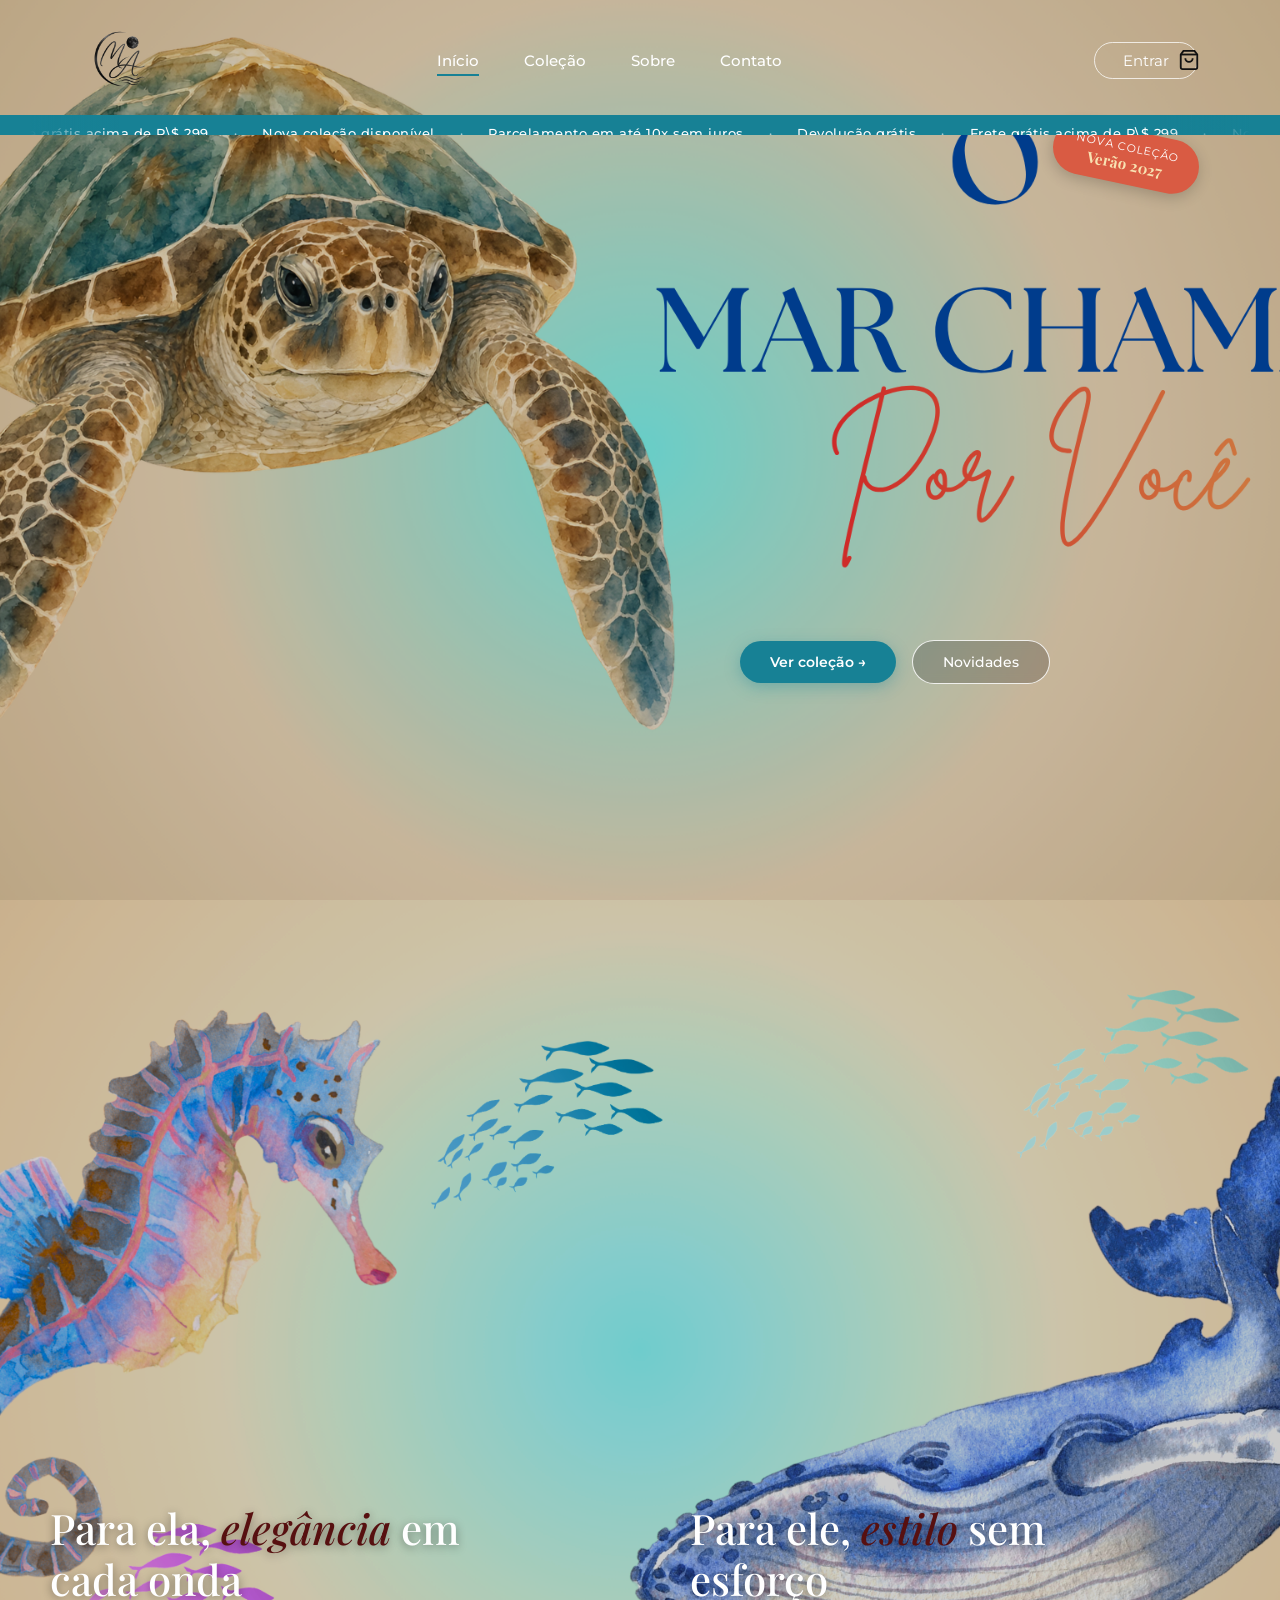
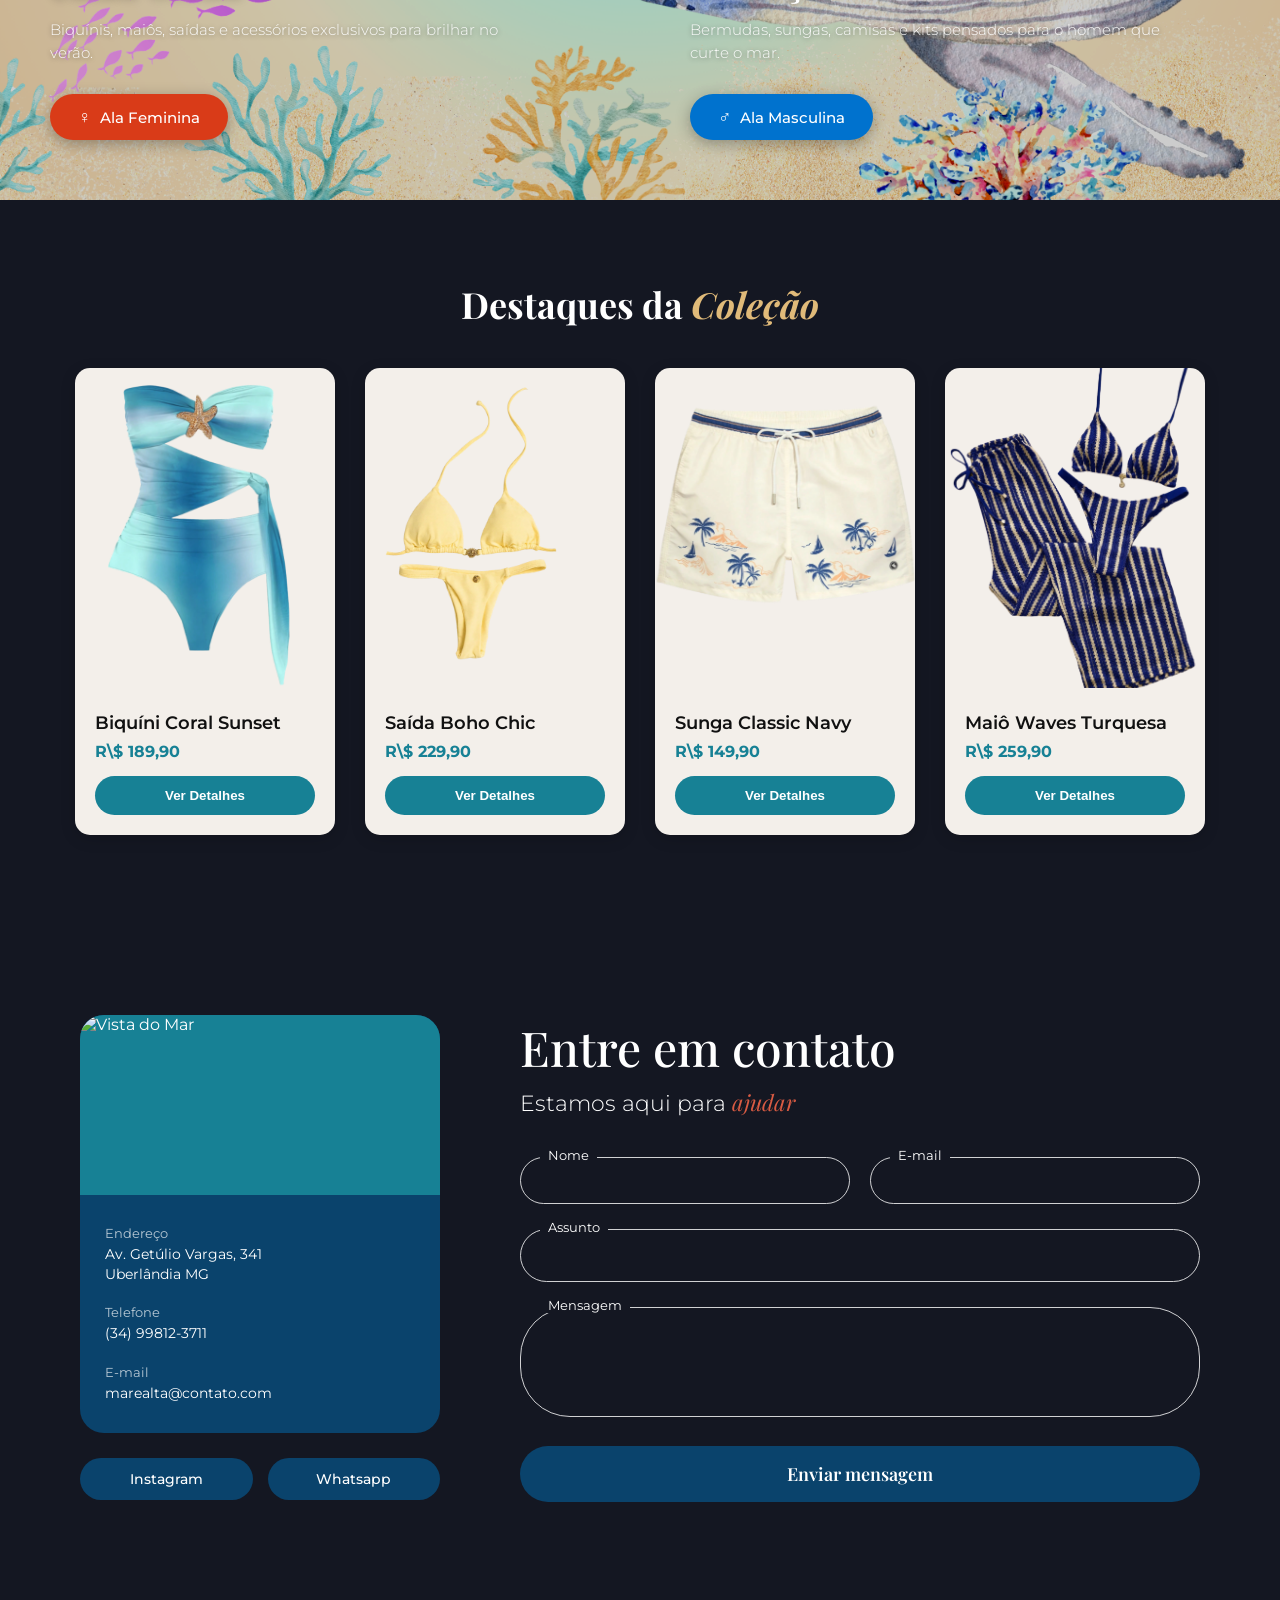
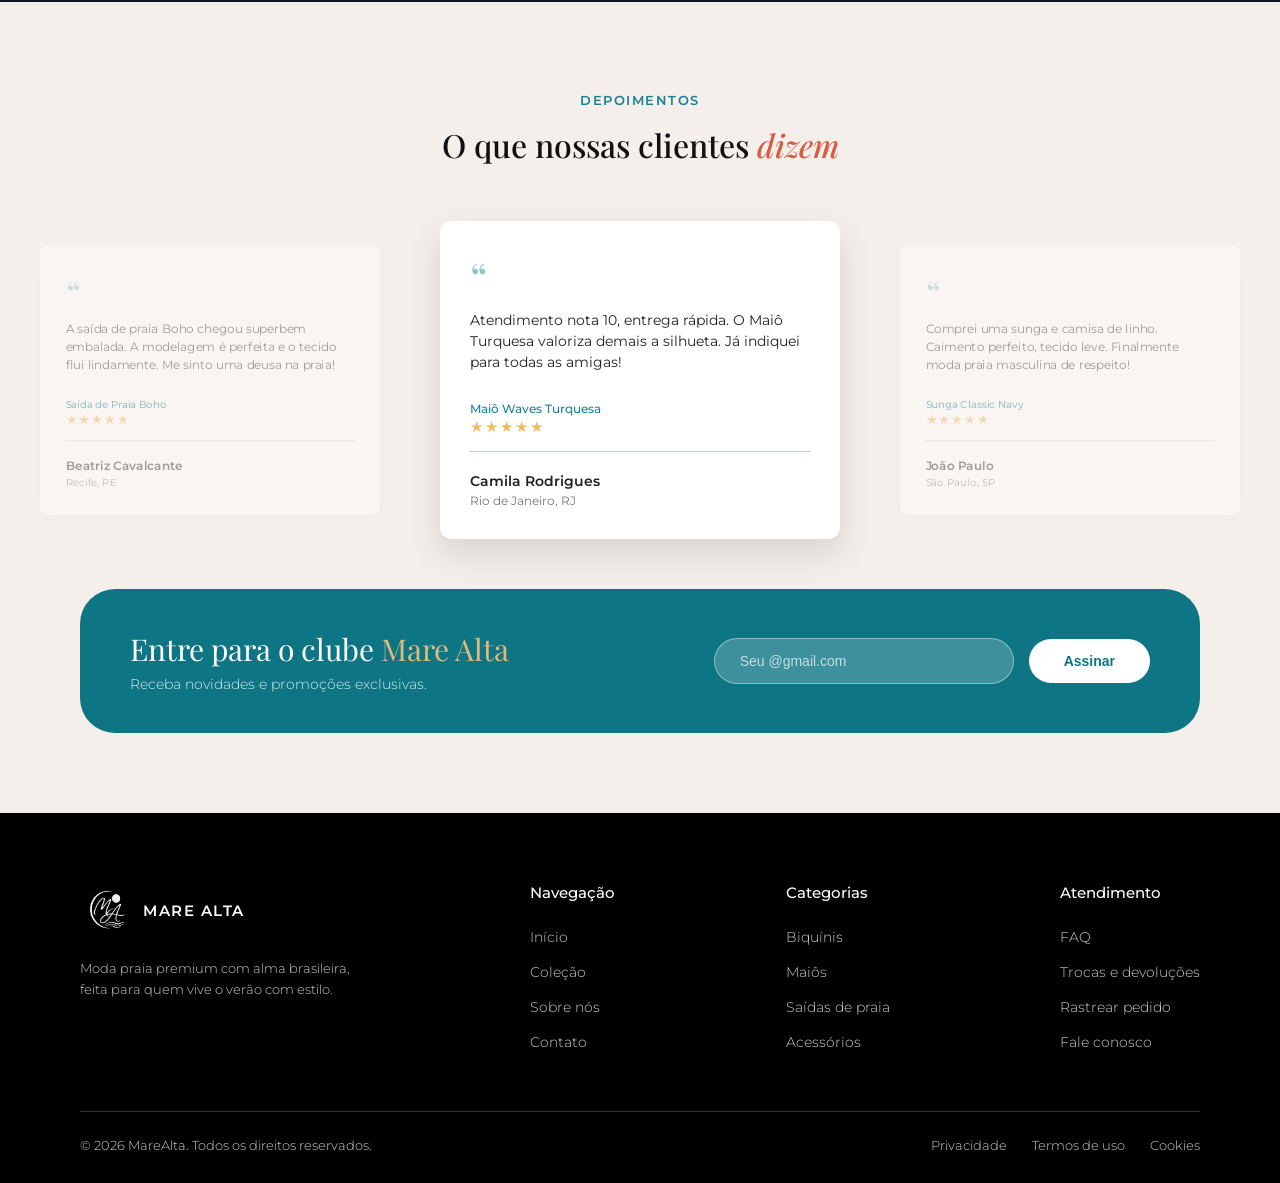
==== index.html @ 0fcff321 "Add files via upload" ====
<!DOCTYPE html>
<html lang="pt-BR">
<head>
    <meta charset="UTF-8">
    <meta name="viewport" content="width=device-width, initial-scale=1.0">
    <title>Maré Alta - Moda Praia Premium</title>
    <link rel="preconnect" href="https://fonts.googleapis.com">
    <link rel="preconnect" href="https://fonts.gstatic.com" crossorigin>
    <link href="https://fonts.googleapis.com/css2?family=Montserrat:wght@300;400;500;600&family=Playfair+Display:ital,wght@0,400;0,500;0,600;1,400;1,500;1,600&display=swap" rel="stylesheet">
    <link rel="stylesheet" href="CSS/mareAlta.css">
    
    <style>
        /* Exemplares de Roupas */
        .secao-produtos { background-color: #141722; padding: 80px 20px; text-align: center; }
        .titulo-produtos { font-family: 'Playfair Display', serif; font-size: 36px; color: #ffffff; margin-bottom: 40px; }
        .destaque-dourado-italic { color: #E0BA79; font-style: italic; font-family: 'Playfair Display', serif; }
        .grid-produtos { display: flex; gap: 30px; justify-content: center; flex-wrap: wrap; max-width: 1200px; margin: 0 auto; }
        .cartao-produto { background-color: #F3EFEA; border-radius: 15px; overflow: hidden; width: 260px; color: #111111; text-align: left; transition: transform 0.3s ease; box-shadow: 0 4px 15px rgba(0,0,0,0.15); }
        .cartao-produto:hover { transform: translateY(-8px); }
        .cartao-produto img { width: 100%; height: 320px; object-fit: cover; }
        .info-produto { padding: 20px; }
        .info-produto h3 { font-size: 18px; font-weight: 600; margin-bottom: 8px; }
        .info-produto p { font-size: 16px; color: #178195; font-weight: 700; margin-bottom: 15px; }
        .btn-comprar { width: 100%; background-color: #178195; color: #ffffff; border: none; padding: 12px; border-radius: 50px; font-weight: 600; cursor: pointer; transition: background-color 0.3s; }
        .btn-comprar:hover { background-color: #126373; }

        /* Meu carrosselzinho Infinito e "Peek" */
        .secao-depoimentos { overflow: hidden; padding-bottom: 80px; }
        .carrossel-wrapper { 
            width: 100%; 
            position: relative; 
            margin: 0 auto 50px auto;
        }
        .carrossel-track { 
            display: flex; 
            width: max-content; 
            align-items: center;
        }
        .cartao-depoimento { 
            width: 400px; 
            margin: 0 15px; 
            opacity: 0.4; 
            transform: scale(0.85); 
            transition: all 0.5s cubic-bezier(0.25, 1, 0.5, 1); 
            flex-shrink: 0; 
            border-radius: 12px;
        }
        .cartao-depoimento.ativo { 
            opacity: 1; 
            transform: scale(1); 
            box-shadow: 0 15px 35px rgba(0,0,0,0.12); 
            background-color: #fff;
        }
        
        @media (max-width: 768px) { 
            .cartao-depoimento { width: 75vw; margin: 0 10px; } 
            .secao-produtos { padding: 60px 20px; } 
        }
    </style>
</head>
<body>
    <header id="cabecalho-principal">
        <nav class="barra-navegacao">
            <a href="#inicio" class="logotipo">
                <img src="imgs/meunome.png" alt="Logo Maré Alta" class="imagem-logo">
            </a>
            <ul class="links-navegacao">
                <li><a href="#inicio" class="ativo">Início</a></li>
                <li><a href="HTML/colecao.html">Coleção</a></li>
                <li><a href="HTML/Sobre.html">Sobre</a></li>                
                <li><a href="#contato">Contato</a></li>
            </ul>
            <div class="acoes-navegacao">
                <a href="#" class="botao-entrar" id="btn-entrar-nav">Entrar</a>
                
                <!-- Foto de Perfil (Invisível até o login) -->
                <a href="HTML/perfil.html" class="btn-perfil-header" id="btn-perfil-nav" style="display: none;" title="Ver meu perfil">
                    <img src="https://ui-avatars.com/api/?name=Usuario&background=178195&color=fff" alt="Perfil" class="avatar-mini" id="avatar-img-nav">
                </a>
            
                <a href="HTML/carrinho.html" class="icone-carrinho" aria-label="Carrinho de Compras">
                    <svg width="22" height="22" viewBox="0 0 24 24" fill="none" stroke="currentColor" stroke-width="2">
                        <path d="M6 2L3 6v14a2 2 0 0 0 2 2h14a2 2 0 0 0 2-2V6l-3-4z"></path>
                        <line x1="3" y1="6" x2="21" y2="6"></line>
                        <path d="M16 10a4 4 0 0 1-8 0"></path>
                    </svg>
                </a>
            </div>
        </nav>
        <div class="barra-anuncios">
            <div class="trilho-anuncios">
                <div class="grupo-anuncios">
                    <span>Frete grátis acima de R\$ 299</span><span class="separador">•</span>
                    <span>Nova coleção disponível</span><span class="separador">•</span>
                    <span>Parcelamento em até 10x sem juros</span><span class="separador">•</span>
                    <span>Devolução grátis</span><span class="separador">•</span>
                    <span>Frete grátis acima de R\$ 299</span><span class="separador">•</span>
                    <span>Nova coleção disponível</span><span class="separador">•</span>
                    <span>Parcelamento em até 10x sem juros</span><span class="separador">•</span>
                    <span>Devolução grátis</span><span class="separador">•</span>
                </div>
                <div class="grupo-anuncios" aria-hidden="true">
                    <span>Frete grátis acima de R\$ 299</span><span class="separador">•</span>
                    <span>Nova coleção disponível</span><span class="separador">•</span>
                    <span>Parcelamento em até 10x sem juros</span><span class="separador">•</span>
                    <span>Devolução grátis</span><span class="separador">•</span>
                    <span>Frete grátis acima de R\$ 299</span><span class="separador">•</span>
                    <span>Nova coleção disponível</span><span class="separador">•</span>
                    <span>Parcelamento em até 10x sem juros</span><span class="separador">•</span>
                    <span>Devolução grátis</span><span class="separador">•</span>
                </div>
            </div>
        </div>
    </header>

    <section class="secao-destaque" id="inicio">
        <img src="imgs/marchama.png" alt="O mar chama.." class="imagem-fundo-secao-destaque">
        <div class="camada-sobreposicao"></div>
        <div class="selo-verao">
            <p>Nova coleção</p>
            <strong>Verão 2027</strong>
        </div>
        <div class="botoes-destaque">
            <a href="#categorias" class="botao-principal">Ver coleção →</a>
            <a href="#" class="botao-secundario">Novidades</a>
        </div>
    </section>

    <section class="secao-categorias" id="categorias">
        <img src="imgs/baleioes.png" alt="Fundo Coleções" class="imagem-fundo-secao">
        
        <div class="cartao-categoria feminino">
            <div class="sobreposicao-cartao"></div>
            <div class="conteudo-cartao">
                <h2>Para ela, <span class="italico-dourado">elegância</span> em cada onda</h2>
                <p>Biquínis, maiôs, saídas e acessórios exclusivos para brilhar no verão.</p>
                <a href="HTML/colecao.html#feminino" class="botao-categoria botao-feminino">
                    <span class="simbolo-genero">♀</span> Ala Feminina
                </a>
            </div>
        </div>
        
        <div class="cartao-categoria masculino">
            <div class="sobreposicao-cartao"></div>
            <div class="conteudo-cartao">
                <h2>Para ele, <span class="italico-dourado">estilo</span> sem esforço</h2>
                <p>Bermudas, sungas, camisas e kits pensados para o homem que curte o mar.</p>
                <a href="HTML/colecao.html" class="botao-categoria botao-masculino">
                    <span class="simbolo-genero">♂</span> Ala Masculina
                </a>
            </div>
        </div>
    </section>

    <section class="secao-produtos" id="produtos">
        <h2 class="titulo-produtos">Destaques da <span class="destaque-dourado-italic">Coleção</span></h2>
        <div class="grid-produtos">
            <div class="cartao-produto">
                <img src="imgs/biqui-1.png" alt="Biquíni Coral Sunset">
                <div class="info-produto">
                    <h3>Biquíni Coral Sunset</h3>
                    <p>R\$ 189,90</p>
                    <button class="btn-comprar">Ver Detalhes</button>
                </div>
            </div>
            <div class="cartao-produto">
                <img src="imgs/biqui-2.png" alt="Saída de Praia Boho">
                <div class="info-produto">
                    <h3>Saída Boho Chic</h3>
                    <p>R\$ 229,90</p>
                    <button class="btn-comprar">Ver Detalhes</button>
                </div>
            </div>
            <div class="cartao-produto">
                <img src="imgs/sunga-1.png" alt="Sunga Classic Navy">
                <div class="info-produto">
                    <h3>Sunga Classic Navy</h3>
                    <p>R\$ 149,90</p>
                    <button class="btn-comprar">Ver Detalhes</button>
                </div>
            </div>
            <div class="cartao-produto">
                <img src="imgs/biqui-3.png" alt="Maiô Waves Turquesa">
                <div class="info-produto">
                    <h3>Maiô Waves Turquesa</h3>
                    <p>R\$ 259,90</p>
                    <button class="btn-comprar">Ver Detalhes</button>
                </div>
            </div>
        </div>
    </section>

    <section class="secao-contato" id="contato">
        <div class="container-contato">
            <div class="coluna-info">
                <div class="cartao-info">
                    <img src="https://www.arquiter.com.br/wp-content/uploads/2024/11/como-decorar-loja-de-roupas-modernas-projetos-arquiter-001.webp" alt="Vista do Mar" class="imagem-cartao">
                    <div class="conteudo-info">
                        <div class="bloco-info">
                            <span class="rotulo-info">Endereço</span>
                            <p>Av. Getúlio Vargas, 341<br>Uberlândia MG</p>
                        </div>
                        <div class="bloco-info">
                            <span class="rotulo-info">Telefone</span>
                            <p>(34) 99812-3711</p>
                        </div>
                        <div class="bloco-info">
                            <span class="rotulo-info">E-mail</span>
                            <p>marealta@contato.com</p>
                        </div>
                    </div>
                </div>
                <div class="botoes-redes">
                    <a href="#" class="botao-rede">Instagram</a>
                    <a href="#" class="botao-rede">Whatsapp</a>
                </div>
            </div>
            <div class="coluna-formulario">
                <div class="cabecalho-contato">
                    <h2>Entre em contato</h2>
                    <p>Estamos aqui para <span class="destaque-terracota">ajudar</span></p>
                </div>
                <form class="formulario-contato">
                    <div class="linha-dupla">
                        <div class="campo-outline">
                            <label for="nome">Nome</label>
                            <input type="text" id="nome" name="nome">
                        </div>
                        <div class="campo-outline">
                            <label for="email">E-mail</label>
                            <input type="email" id="email" name="email">
                        </div>
                    </div>
                    <div class="campo-preenchido">
                        <label for="assunto">Assunto</label>
                        <input type="text" id="assunto" name="assunto">
                    </div>
                    <div class="campo-preenchido">
                        <label for="mensagem">Mensagem</label>
                        <textarea id="mensagem" name="mensagem" rows="4"></textarea>
                    </div>
                    <button type="submit" class="botao-enviar-mensagem">Enviar mensagem</button>
                </form>
            </div>
        </div>
    </section>

    <section class="secao-depoimentos">
        <div class="cabecalho-depoimentos">
            <span class="tag-depoimentos">DEPOIMENTOS</span>
            <h2 class="titulo-depoimentos">O que nossas clientes <span class="destaque-laranja">dizem</span></h2>
        </div>
        
        <div class="carrossel-wrapper" id="wrapper-depoimentos">
            <div class="carrossel-track" id="track-depoimentos">
                
                <div class="cartao-depoimento">
                    <div>
                        <div class="aspas-icone">“</div>
                        <p class="texto-depoimento">Comprei o Biquíni Coral Sunset e me apaixonei! A qualidade do tecido é incrível, não desbotou nada. Com certeza comprarei mais peças.</p>
                        <span class="meta-produto">Biquíni Coral Sunset</span>
                        <div class="estrelas">★★★★★</div>
                        <div class="linha-divisor-cartao"></div>
                    </div>
                    <div class="autor-depoimento">
                        <div class="info-autor">
                            <strong>Larissa Mendonça</strong>
                            <span>Florianópolis, SC</span>
                        </div>
                    </div>
                </div>

                <div class="cartao-depoimento">
                    <div>
                        <div class="aspas-icone">“</div>
                        <p class="texto-depoimento">A saída de praia Boho chegou superbem embalada. A modelagem é perfeita e o tecido flui lindamente. Me sinto uma deusa na praia!</p>
                        <span class="meta-produto">Saída de Praia Boho</span>
                        <div class="estrelas">★★★★★</div>
                        <div class="linha-divisor-cartao"></div>
                    </div>
                    <div class="autor-depoimento">
                        <div class="info-autor">
                            <strong>Beatriz Cavalcante</strong>
                            <span>Recife, PE</span>
                        </div>
                    </div>
                </div>

                <div class="cartao-depoimento">
                    <div>
                        <div class="aspas-icone">“</div>
                        <p class="texto-depoimento">Atendimento nota 10, entrega rápida. O Maiô Turquesa valoriza demais a silhueta. Já indiquei para todas as amigas!</p>
                        <span class="meta-produto">Maiô Waves Turquesa</span>
                        <div class="estrelas">★★★★★</div>
                        <div class="linha-divisor-cartao"></div>
                    </div>
                    <div class="autor-depoimento">
                        <div class="info-autor">
                            <strong>Camila Rodrigues</strong>
                            <span>Rio de Janeiro, RJ</span>
                        </div>
                    </div>
                </div>

                <div class="cartao-depoimento">
                    <div>
                        <div class="aspas-icone">“</div>
                        <p class="texto-depoimento">Comprei uma sunga e camisa de linho. Caimento perfeito, tecido leve. Finalmente moda praia masculina de respeito!</p>
                        <span class="meta-produto">Sunga Classic Navy</span>
                        <div class="estrelas">★★★★★</div>
                        <div class="linha-divisor-cartao"></div>
                    </div>
                    <div class="autor-depoimento">
                        <div class="info-autor">
                            <strong>João Paulo</strong>
                            <span>São Paulo, SP</span>
                        </div>
                    </div>
                </div>

                <div class="cartao-depoimento">
                    <div>
                        <div class="aspas-icone">“</div>
                        <p class="texto-depoimento">A qualidade e o conforto dos biquínis me surpreenderam demais. Recomendo de olhos fechados.</p>
                        <span class="meta-produto">Conjunto Floral</span>
                        <div class="estrelas">★★★★★</div>
                        <div class="linha-divisor-cartao"></div>
                    </div>
                    <div class="autor-depoimento">
                        <div class="info-autor">
                            <strong>Amanda Costa</strong>
                            <span>Salvador, BA</span>
                        </div>
                    </div>
                </div>

            </div>
        </div>

        <div class="banner-newsletter">
            <div class="conteudo-newsletter">
                <h3>Entre para o clube <span class="destaque-dourado-clube">Mare Alta</span></h3>
                <p>Receba novidades e promoções exclusivas.</p>
            </div>
            <form class="formulario-newsletter" onsubmit="event.preventDefault();">
                <input type="email" class="campo-email-clube" placeholder="Seu @gmail.com" required>
                <button type="submit" class="botao-assinar-clube">Assinar</button>
            </form>
        </div>
    </section>

    <footer class="rodape-principal">
        <div class="container-rodape">
            <div class="grid-rodape">
                <div class="coluna-logo-rodape">
                    <div class="brand-rodape" style="display: flex; align-items: center; gap: 8px;">
                        <img src="imgs/seunome.png" alt="Logo Maré Alta" style="height: 55px; width: auto; object-fit: contain;">
                        <span class="texto-brand-rodape">MARE ALTA</span>
                    </div>
                    <p class="descricao-rodape">
                        Moda praia premium com alma brasileira, feita para quem vive o verão com estilo.
                    </p>
                </div>
                <div class="coluna-links-rodape">
                    <h4>Navegação</h4>
                    <ul>
                        <li><a href="#inicio">Início</a></li>
                        <li><a href="HTML/colecao.html">Coleção</a></li>
                        <li><a href="HTML/Sobre.html">Sobre nós</a></li>
                        <li><a href="#contato">Contato</a></li>
                    </ul>
                </div>
                <div class="coluna-links-rodape">
                    <h4>Categorias</h4>
                    <ul>
                        <li><a href="#categorias">Biquínis</a></li>
                        <li><a href="#categorias">Maiôs</a></li>
                        <li><a href="#categorias">Saídas de praia</a></li>
                        <li><a href="#categorias">Acessórios</a></li>
                    </ul>
                </div>
                <div class="coluna-links-rodape">
                    <h4>Atendimento</h4>
                    <ul>
                        <li><a href="#contato">FAQ</a></li>
                        <li><a href="#contato">Trocas e devoluções</a></li>
                        <li><a href="HTML/rastreio.html">Rastrear pedido</a></li>
                        <li><a href="#contato">Fale conosco</a></li>
                    </ul>
                </div>
            </div>
            <div class="linha-divisor-rodape"></div>
            <div class="rodape-bottom">
                <p>© 2026 MareAlta. Todos os direitos reservados.</p>
                <div class="links-legais-rodape">
                    <a href="HTML/privacidade.html">Privacidade</a>
                    <a href="HTML/termos.html">Termos de uso</a>
                    <a href="HTML/cookies.html">Cookies</a>
                </div>
            </div>
        </div>
    </footer>

    <div id="modal-auth" class="modal-overlay" aria-hidden="true">
        <div class="modal-card">
            <button type="button" class="modal-fechar" id="fechar-modal" aria-label="Fechar">×</button>

            <div class="modal-abas" id="container-abas">
                <button type="button" class="aba-btn ativo" data-tab="login">Entrar</button>
                <button type="button" class="aba-btn" data-tab="cadastro">Cadastrar</button>
            </div>

            <div class="conteudo-aba ativo" id="tab-login">
                <div class="cabecalho-modal">
                    <h2>Bem-vinda de volta</h2>
                    <p>Entre para continuar explorando a coleção</p>
                </div>
                <form class="form-modal" id="form-login" novalidate>
                    <div class="campo-modal">
                        <label for="login-email">E-mail</label>
                        <input type="email" id="login-email" required placeholder="">
                    </div>
                    <div class="campo-modal">
                        <label for="login-senha">Senha</label>
                        <div class="input-com-icone">
                            <input type="password" id="login-senha" required placeholder="">
                            <button type="button" class="btn-toggle-senha" onclick="toggleMostrarSenha(this)" aria-label="Mostrar senha">
                                <svg class="icone-olho" viewBox="0 0 24 24" fill="none" stroke="currentColor" stroke-width="2">
                                    <path d="M1 12s4-8 11-8 11 8 11 8-4 8-11 8-11-8-11-8z"></path>
                                    <circle cx="12" cy="12" r="3"></circle>
                                </svg>
                                <svg class="icone-olho-fechado" viewBox="0 0 24 24" fill="none" stroke="currentColor" stroke-width="2">
                                    <path d="M17.94 17.94A10.07 10.07 0 0 1 12 20c-7 0-11-8-11-8a18.45 18.45 0 0 1 5.06-5.94M9.9 4.24A9.12 9.12 0 0 1 12 4c7 0 11 8 11 8a18.5 18.5 0 0 1-2.16 3.19m-6.72-1.07a3 3 0 1 1-4.24-4.24"></path>
                                    <line x1="1" y1="1" x2="23" y2="23"></line>
                                </svg>
                            </button>
                        </div>
                    </div>
                    <div class="link-esqueci-senha">
                        <a href="#" id="link-ir-recuperar">Esqueceu a senha?</a>
                    </div>
                    <button type="submit" class="btn-modal-submit" id="btn-login-submit">Entrar</button>
                </form>
                <div class="redes-sociais-login">
                    <button type="button" class="btn-social">Google</button>
                    <button type="button" class="btn-social">Facebook</button>
                </div>
            </div>

            <!-- ABA 2: CADASTRO -->
            <div class="conteudo-aba" id="tab-cadastro">
                <div class="cabecalho-modal">
                    <h2>Crie sua conta</h2>
                    <p>Junte-se à comunidade MareAlta</p>
                </div>
                <form class="form-modal" id="form-cadastro" novalidate>
                    <div class="campo-modal">
                        <label for="cad-nome">Nome completo</label>
                        <input type="text" id="cad-nome" required>
                    </div>
                    <div class="campo-modal">
                        <label for="cad-email">E-mail</label>
                        <input type="email" id="cad-email" required>
                    </div>
                    <div class="campo-modal">
                        <label for="cad-celular">Celular</label>
                        <input type="tel" id="cad-celular" placeholder="(00) 00000-0000">
                    </div>
                    <div class="campo-modal">
                        <label for="cad-senha">Senha</label>
                        <div class="input-com-icone">
                            <input type="password" id="cad-senha" required>
                            <button type="button" class="btn-toggle-senha" onclick="toggleMostrarSenha(this)" aria-label="Mostrar senha">
                                <svg class="icone-olho" viewBox="0 0 24 24" fill="none" stroke="currentColor" stroke-width="2">
                                    <path d="M1 12s4-8 11-8 11 8 11 8-4 8-11 8-11-8-11-8z"></path>
                                    <circle cx="12" cy="12" r="3"></circle>
                                </svg>
                                <svg class="icone-olho-fechado" viewBox="0 0 24 24" fill="none" stroke="currentColor" stroke-width="2">
                                    <path d="M17.94 17.94A10.07 10.07 0 0 1 12 20c-7 0-11-8-11-8a18.45 18.45 0 0 1 5.06-5.94M9.9 4.24A9.12 9.12 0 0 1 12 4c7 0 11 8 11 8a18.5 18.5 0 0 1-2.16 3.19m-6.72-1.07a3 3 0 1 1-4.24-4.24"></path>
                                    <line x1="1" y1="1" x2="23" y2="23"></line>
                                </svg>
                            </button>
                        </div>
                    </div>
                    <div class="campo-modal">
                        <label for="cad-confirmar">Confirmar Senha</label>
                        <div class="input-com-icone">
                            <input type="password" id="cad-confirmar" required>
                            <button type="button" class="btn-toggle-senha" onclick="toggleMostrarSenha(this)" aria-label="Mostrar senha">
                                <svg class="icone-olho" viewBox="0 0 24 24" fill="none" stroke="currentColor" stroke-width="2">
                                    <path d="M1 12s4-8 11-8 11 8 11 8-4 8-11 8-11-8-11-8z"></path>
                                    <circle cx="12" cy="12" r="3"></circle>
                                </svg>
                                <svg class="icone-olho-fechado" viewBox="0 0 24 24" fill="none" stroke="currentColor" stroke-width="2">
                                    <path d="M17.94 17.94A10.07 10.07 0 0 1 12 20c-7 0-11-8-11-8a18.45 18.45 0 0 1 5.06-5.94M9.9 4.24A9.12 9.12 0 0 1 12 4c7 0 11 8 11 8a18.5 18.5 0 0 1-2.16 3.19m-6.72-1.07a3 3 0 1 1-4.24-4.24"></path>
                                    <line x1="1" y1="1" x2="23" y2="23"></line>
                                </svg>
                            </button>
                        </div>
                    </div>
                    <button type="submit" class="btn-modal-submit" id="btn-cadastro-submit">Criar conta</button>
                </form>
            </div>

            <div class="conteudo-aba" id="tab-recuperar">
                <div class="cabecalho-modal">
                    <h2>Recuperar senha</h2>
                    <p>Digite seu e-mail para receber as instruções de redefinição</p>
                </div>
                <form class="form-modal" id="form-recuperar">
                    <div class="campo-modal">
                        <label for="rec-email">E-mail cadastrado</label>
                        <input type="email" id="rec-email" required placeholder="seu@email.com">
                    </div>
                    <button type="submit" class="btn-modal-submit">Enviar link de recuperação</button>
                </form>
                <div class="rodape-modal-link">
                    <a href="#" id="link-voltar-login">← Voltar para o login</a>
                </div>
            </div>
        </div>
    </div>

    <!-- Carrossel infinito btw -->
    <script>
        document.addEventListener('DOMContentLoaded', () => {
            const track = document.getElementById('track-depoimentos');
            if(!track) return;
            
            let cards = Array.from(track.querySelectorAll('.cartao-depoimento'));
            
            const numOriginal = cards.length;
            for(let i = 0; i < numOriginal; i++) {
                track.appendChild(cards[i].cloneNode(true));
            }
            cards = Array.from(track.querySelectorAll('.cartao-depoimento'));

            let currentIndex = 2;
            let isTransitioning = false;

            function atualizarCarrossel(animar = true) {
                const card = cards[0];
                const cardWidth = card.offsetWidth;
                const style = window.getComputedStyle(card);
                const margin = parseFloat(style.marginLeft) + parseFloat(style.marginRight);
                const slotWidth = cardWidth + margin;
                
                const wrapperWidth = track.parentElement.offsetWidth;
                const offset = (wrapperWidth / 2) - (slotWidth / 2);
                
                const translate = offset - (currentIndex * slotWidth);
                
                track.style.transition = animar ? 'transform 0.5s cubic-bezier(0.25, 1, 0.5, 1)' : 'none';
                track.style.transform = `translateX(${translate}px)`;
                
                cards.forEach((c, index) => {
                    c.classList.toggle('ativo', index === currentIndex);
                });
            }

            atualizarCarrossel(false);
            window.addEventListener('resize', () => atualizarCarrossel(false));

            function proximoSlide() {
                if (isTransitioning) return;
                isTransitioning = true;
                currentIndex++;
                atualizarCarrossel(true);
                
                setTimeout(() => {
                    track.appendChild(track.firstElementChild);
                    cards = Array.from(track.querySelectorAll('.cartao-depoimento'));
                    currentIndex--;
                    atualizarCarrossel(false);
                    isTransitioning = false;
                }, 500);
            }

            setInterval(proximoSlide, 3500);
        });
    </script>
    <!-- Toast de Notificação de Sucesso -->
    <div id="toast-sucesso" class="toast-notificacao">
        <svg width="22" height="22" viewBox="0 0 24 24" fill="none" stroke="#E0BA79" stroke-width="2.5">
            <path d="M22 11.08V12a10 10 0 1 1-5.93-9.14"></path>
            <polyline points="22 4 12 14.01 9 11.01"></polyline>
        </svg>
        <span id="toast-mensagem">Login realizado com sucesso!</span>
    </div>

    <script src="JS/script.js"></script>
</body>
</html>
---- CSS/mareAlta.css ----
html {
  scroll-behavior: smooth;
}

* {
  margin: 0;
  padding: 0;
  box-sizing: border-box;
}

body {
  font-family: 'Montserrat', sans-serif;
  color: #ffffff;
  overflow-x: hidden;
  background-color: #141722;
}

#cabecalho-principal {
  position: fixed;
  top: 0;
  left: 0;
  width: 100%;
  z-index: 1000;
  transition: background-color 0.4s ease, box-shadow 0.4s ease, padding 0.4s ease;
  padding: 20px 80px 0 80px;
}

#cabecalho-principal.com-scroll {
  background-color: #F3EFEA;
  padding: 12px 80px 0 80px;
  box-shadow: 0 4px 15px rgba(0, 0, 0, 0.05);
}

.barra-navegacao {
  display: flex;
  justify-content: space-between;
  align-items: center;
  padding-bottom: 15px;
  transition: all 0.4s ease;
}

.logotipo {
  display: flex;
  align-items: center;
  text-decoration: none;
}

.imagem-logo {
  height: 80px;
  width: auto;
  object-fit: contain;
  transition: transform 0.3s ease, height 0.4s ease;
}

.logotipo:hover .imagem-logo {
  transform: scale(1.10);
}

#cabecalho-principal.com-scroll .imagem-logo {
  height: 80px;
}

.links-navegacao {
  display: flex;
  list-style: none;
  gap: 45px;
}

.links-navegacao a {
  color: #ffffff;
  text-decoration: none;
  font-size: 15px;
  font-weight: 500;
  transition: color 0.4s ease, opacity 0.3s;
}

.links-navegacao a.ativo {
  border-bottom: 2px solid #178195;
  padding-bottom: 4px;
}

#cabecalho-principal.com-scroll .links-navegacao a {
  color: #222222;
}

.acoes-navegacao {
  display: flex;
  align-items: center;
  gap: 15px;
}

.botao-entrar {
  color: #ffffff;
  text-decoration: none;
  border: 1.5px solid rgba(255, 255, 255, 0.75);
  padding: 8px 28px;
  border-radius: 50px;
  font-size: 15px;
  transition: all 0.4s ease;
  transform: translateX(35px);
}

#cabecalho-principal.com-scroll .botao-entrar {
  background-color: #178195;
  color: #ffffff;
  border-color: #178195;
  transform: translateX(0);
}

.icone-carrinho {
  color: #111111;
  display: flex;
  align-items: center;
  justify-content: center;
  opacity: 0;
  transform: translateX(20px);
  transition: all 0.4s ease;
  pointer-events: none;
}

#cabecalho-principal.com-scroll .icone-carrinho {
  opacity: 1;
  transform: translateX(0);
  pointer-events: auto;
}

.barra-anuncios {
  position: relative;
  background-color: #178195;
  color: #ffffff;
  padding: 10px 0;
  font-size: 13px;
  margin-left: -80px;
  margin-right: -80px;
  max-height: 0;
  opacity: 0;
  overflow: hidden;
  white-space: nowrap;
  transition: max-height 0.4s ease, opacity 0.4s ease;
}

#cabecalho-principal.com-scroll .barra-anuncios {
  max-height: 50px;
  opacity: 1;
}

.barra-anuncios::before,
.barra-anuncios::after {
  content: '';
  position: absolute;
  top: 0;
  bottom: 0;
  width: 120px;
  z-index: 5;
  pointer-events: none;
}

.barra-anuncios::before {
  left: 0;
  background: linear-gradient(to right, #178195 25%, rgba(23, 129, 149, 0) 100%);
}

.barra-anuncios::after {
  right: 0;
  background: linear-gradient(to left, #178195 25%, rgba(23, 129, 149, 0) 100%);
}

.trilho-anuncios {
  display: flex;
  width: max-content;
  animation: rolarAnuncios 25s linear infinite;
  will-change: transform;
}

.grupo-anuncios {
  display: flex;
  align-items: center;
  gap: 25px;
  padding-right: 25px;
  flex-shrink: 0;
}

.grupo-anuncios span {
  font-weight: 500;
  letter-spacing: 0.5px;
}

.separador {
  opacity: 0.6;
  font-size: 10px;
}

@keyframes rolarAnuncios {
  0% { transform: translateX(0); }
  100% { transform: translateX(-50%); }
}

/* ==========================================================
 SEÇÃO DESTAQUE (HERO) - COM IMAGEM ARTÍSTICA
 ========================================================== */
.secao-destaque {
position: relative;
width: 100%;
height: 100vh;
overflow: hidden;
display: flex;
align-items: center;
justify-content: center;
}

/* Imagem de Fundo */
.imagem-fundo-secao-destaque {
position: absolute;
top: 0;
left: 0;
width: 100%;
height: 100%;
object-fit: cover;
object-position: center;
z-index: 0;
filter: brightness(0.95);
transition: filter 0.8s ease, transform 0.8s ease;
}

/* Camada de Sobreposição Escura (Leve para destacar os botões e manter a arte legível) */
.secao-destaque .camada-sobreposicao {
position: absolute;
top: 0;
left: 0;
width: 100%;
height: 100%;
background: rgba(0, 0, 0, 0.15);
z-index: 1;
transition: background 0.5s ease;
}

.secao-destaque:hover .imagem-fundo-secao-destaque {
filter: brightness(1.05);
transform: scale(1.01);
}

/* Selo Verão (Posicionado no Canto Superior Direito) */
.selo-verao {
position: absolute;
top: 130px;
right: 80px;
background-color: #D95B43;
padding: 10px 22px;
border-radius: 50px;
text-align: center;
transform: rotate(12deg);
z-index: 2;
box-shadow: 0 4px 15px rgba(0, 0, 0, 0.2);
}

.selo-verao p {
font-size: 11px;
color: #ffffff;
margin: 0;
text-transform: uppercase;
letter-spacing: 1px;
}

.selo-verao strong {
font-family: 'Playfair Display', serif;
font-size: 15px;
color: #F8E2B2;
}

/* Botões da Seção (Posicionados em baixo de "Por Você") */
.botoes-destaque {
position: absolute;
bottom: 24%; /* Altura ajustada para ficar logo abaixo do "Por Você" */
right: 18%;  /* Alinhado na direita com o texto do fundo */
z-index: 2;
display: flex;
gap: 16px;
align-items: center;
}

.botao-principal {
background: #178195;
color: #ffffff;
text-decoration: none;
padding: 12px 30px;
border-radius: 50px;
font-size: 14px;
font-weight: 600;
transition: all 0.3s ease;
box-shadow: 0 4px 15px rgba(23, 129, 149, 0.35);
}

.botao-principal:hover {
background: #126373;
transform: translateY(-2px);
box-shadow: 0 6px 20px rgba(23, 129, 149, 0.5);
}

.botao-secundario {
background: rgba(0, 0, 0, 0.2);
color: #ffffff;
border: 1.5px solid rgba(255, 255, 255, 0.85);
text-decoration: none;
padding: 12px 30px;
border-radius: 50px;
font-size: 14px;
font-weight: 500;
backdrop-filter: blur(4px);
transition: all 0.3s ease;
}

.botao-secundario:hover {
background: rgba(255, 255, 255, 0.25);
border-color: #ffffff;
transform: translateY(-2px);
}

/* Ajuste Responsivo para Celulares */
@media (max-width: 992px) {
.botoes-destaque {
  right: 10%;
  bottom: 20%;
}
.selo-verao {
  right: 30px;
  top: 110px;
}
}

@media (max-width: 600px) {
.botoes-destaque {
  position: absolute;
  bottom: 12%;
  left: 50%;
  right: auto;
  transform: translateX(-50%);
  width: 90%;
  justify-content: center;
}
}

/* ==========================================================
   SEGUNDA SEÇÃO (Com a imagem baleioes.png + Luz suave no Scroll)
   ========================================================== */
.secao-categorias {
  display: flex;
  width: 100%;
  min-height: 100vh;
  position: relative;
  overflow: hidden;
}

.imagem-fundo-secao {
  position: absolute;
  top: 0;
  left: 0;
  width: 100%;
  height: 100%;
  object-fit: cover;
  object-position: center;
  z-index: 0;
  filter: brightness(0.9);
  transition: filter 0.8s ease;
}

.cartao-categoria {
  position: relative;
  z-index: 1;
  flex: 1;
  display: flex;
  align-items: flex-end;
  padding: 60px 50px;
  background: transparent;
}

.sobreposicao-cartao {
  position: absolute;
  top: 0;
  left: 0;
  width: 100%;
  height: 100%;
  background: rgba(0, 0, 0, 0.35);
  pointer-events: none;
  transition: background 0.8s ease;
  z-index: 1;
}

.secao-categorias.iluminado-scroll .imagem-fundo-secao {
  filter: brightness(1.08);
}

.secao-categorias.iluminado-scroll .sobreposicao-cartao {
  background: rgba(0, 0, 0, 0.2);
}

.conteudo-cartao {
  position: relative;
  z-index: 2;
  color: #ffffff;
  max-width: 480px;
}

.conteudo-cartao h2 {
  font-family: 'Playfair Display', serif;
  font-size: 42px;
  font-weight: 500;
  line-height: 1.2;
  margin-bottom: 15px;
  text-shadow: 0 2px 10px rgba(0,0,0,0.4);
}

.italico-dourado {
  color: #571010;
  font-style: italic;
}

.conteudo-cartao p {
  font-size: 15px;
  font-weight: 300;
  line-height: 1.5;
  margin-bottom: 30px;
  color: rgba(255, 255, 255, 0.95);
  text-shadow: 0 1px 5px rgba(0,0,0,0.4);
}

.botao-categoria {
  display: inline-flex;
  align-items: center;
  gap: 8px;
  text-decoration: none;
  color: #ffffff;
  padding: 12px 28px;
  border-radius: 50px;
  font-size: 15px;
  font-weight: 500;
  transition: transform 0.3s ease;
  box-shadow: 0 4px 15px rgba(0,0,0,0.3);
}

.botao-categoria:hover {
  transform: scale(1.05);
}

.botao-feminino { background-color: #D93B18; }
.botao-masculino { background-color: #0072CE; }
.simbolo-genero { font-size: 18px; }

@media (max-width: 768px) {
  .secao-categorias {
    flex-direction: column;
    min-height: auto;
  }
  .cartao-categoria {
    min-height: 50vh;
    padding: 40px 25px;
  }
}

.secao-sobre-principal {
  background-color: #141722;
  color: #ffffff;
  padding: 100px 80px;
  max-width: 1300px;
  margin: 0 auto;
}

.container-sobre {
  display: flex;
  justify-content: space-between;
  align-items: center;
  gap: 60px;
  margin-bottom: 70px;
}

.coluna-texto-sobre { flex: 1; max-width: 520px; }
.tag-subtitulo { color: #178195; font-size: 16px; font-weight: 500; display: block; margin-bottom: 15px; }

.coluna-texto-sobre h1 {
  font-family: 'Playfair Display', serif;
  font-size: 52px;
  line-height: 1.15;
  font-weight: 500;
  margin-bottom: 30px;
  color: #ffffff;
}

.destaque-dourado-italic { color: #E0BA79; font-style: italic; font-family: 'Playfair Display', serif; }

.paragrafo-sobre {
  font-size: 15px;
  line-height: 1.65;
  color: rgba(255, 255, 255, 0.9);
  font-weight: 300;
  margin-bottom: 25px;
}

.coluna-imagens-sobre {
  flex: 1;
  position: relative;
  height: 480px;
  display: flex;
  justify-content: flex-end;
}

.cartao-imagem {
  position: absolute;
  border-radius: 35px;
  overflow: hidden;
  box-shadow: 0 15px 35px rgba(0, 0, 0, 0.3);
}

.cartao-imagem img {
  width: 100%;
  height: 100%;
  object-fit: cover;
  display: block;
  background-color: #178195;
}

.img-superior { width: 250px; height: 260px; top: 0; right: 0; }
.img-inferior { width: 250px; height: 270px; bottom: 0; left: 30px; }

.circulo-excelencia {
  position: absolute;
  width: 200px;
  height: 200px;
  background-color: #5B93D3;
  border-radius: 50%;
  top: 25%;
  right: 150px;
  z-index: 3;
  display: flex;
  flex-direction: column;
  align-items: center;
  justify-content: center;
  text-align: center;
  color: #ffffff;
  box-shadow: 0 10px 25px rgba(0, 0, 0, 0.2);
}

.numero-anos { font-family: 'Playfair Display', serif; font-size: 46px; line-height: 1; font-weight: 400; margin-bottom: 4px; }
.texto-anos { font-family: 'Playfair Display', serif; font-size: 18px; line-height: 1.2; font-style: italic; font-weight: 400; }

.caixa-estatisticas {
  background-color: #0E294B;
  border-radius: 20px;
  padding: 40px 60px;
  display: flex;
  justify-content: space-around;
  align-items: center;
  box-shadow: 0 10px 30px rgba(0, 0, 0, 0.2);
}

.item-estatistica { text-align: center; }

.numero-stat {
  font-family: 'Playfair Display', serif;
  font-size: 48px;
  font-weight: 500;
  color: #E0BA79;
  margin-bottom: 6px;
  line-height: 1;
}

.sinal-mais { font-family: 'Montserrat', sans-serif; font-size: 32px; font-weight: 300; }
.rotulo-stat { font-family: 'Playfair Display', serif; font-style: italic; font-size: 20px; color: #ffffff; font-weight: 400; }

.secao-contato {
  background-color: #141722;
  padding: 100px 80px;
  display: flex;
  justify-content: center;
}

.container-contato {
  display: flex;
  gap: 80px;
  max-width: 1200px;
  width: 100%;
  align-items: flex-start;
}

.coluna-info { flex: 0 0 360px; display: flex; flex-direction: column; gap: 25px; }
.cartao-info { background-color: #0A436C; border-radius: 24px; overflow: hidden; }
.imagem-cartao { width: 100%; height: 180px; object-fit: cover; display: block; background-color: #178195; }
.conteudo-info { padding: 30px 25px; display: flex; flex-direction: column; gap: 20px; }
.bloco-info .rotulo-info { display: block; font-size: 13px; color: rgba(255, 255, 255, 0.7); margin-bottom: 4px; }
.bloco-info p { font-size: 14px; line-height: 1.4; color: #ffffff; }

.botoes-redes { display: flex; gap: 15px; }
.botao-rede {
  flex: 1; background-color: #0A436C; color: #ffffff; text-decoration: none;
  padding: 12px 0; text-align: center; border-radius: 50px; font-size: 14px; font-weight: 500;
}

.coluna-formulario { flex: 1; }
.cabecalho-contato h2 { font-family: 'Playfair Display', serif; font-size: 48px; font-weight: 500; margin-bottom: 8px; }
.cabecalho-contato p { font-size: 22px; font-weight: 300; margin-bottom: 40px; }
.destaque-terracota { color: #D95B43; font-style: italic; font-family: 'Playfair Display', serif; }

.formulario-contato { display: flex; flex-direction: column; gap: 25px; }
.linha-dupla { display: flex; gap: 20px; }

.campo-outline { position: relative; flex: 1; }
.campo-outline label {
  position: absolute; top: -10px; left: 20px; background-color: #141722;
  padding: 0 8px; font-size: 13px; color: #ffffff; z-index: 2;
}
.campo-outline input {
  width: 100%; background: transparent; border: 1.5px solid rgba(255, 255, 255, 0.8);
  border-radius: 50px; padding: 14px 20px; color: #ffffff; font-size: 15px; outline: none;
}

.campo-preenchido { position: relative; }
.campo-preenchido label {
  position: absolute; top: -10px; left: 20px; background-color: #141722;
  padding: 0 8px; font-size: 13px; color: #ffffff; z-index: 2;
}
.campo-preenchido input,
.campo-preenchido textarea {
     width: 100%; background: transparent; border: 1.5px solid rgba(255, 255, 255, 0.8);
  border-radius: 50px; padding: 14px 20px; color: #ffffff; font-size: 15px; outline: none;
  padding: 16px 20px; color: #ffffff; font-family: 'Montserrat', sans-serif; font-size: 15px; outline: none;
}
.campo-preenchido textarea { resize: none; }

.botao-enviar-mensagem {
  width: 100%; background-color: #0A436C; color: #ffffff; border: none; padding: 16px;
  border-radius: 50px; font-family: 'Playfair Display', serif; font-size: 18px; font-weight: 600; cursor: pointer;
}

.secao-depoimentos {
  background-color: #F5EFEB;
  color: #111111;
  padding: 90px 80px 70px 80px;
  display: flex;
  flex-direction: column;
  align-items: center;
}

.cabecalho-depoimentos { text-align: center; margin-bottom: 55px; }

.tag-depoimentos {
  color: #178195;
  font-size: 13px;
  font-weight: 600;
  letter-spacing: 1.5px;
  text-transform: uppercase;
  display: block;
  margin-bottom: 15px;
}

.titulo-depoimentos {
  font-family: 'Playfair Display', serif;
  font-size: 32px;
  font-weight: 500;
  color: #111111;
}

.destaque-laranja { color: #D95B43; font-style: italic; }

.grid-depoimentos {
  display: flex;
  gap: 30px;
  max-width: 1200px;
  width: 100%;
  margin-bottom: 70px;
}

.cartao-depoimento {
  flex: 1;
  background-color: #ffffff;
  border-radius: 24px;
  padding: 35px 30px 30px 30px;
  display: flex;
  flex-direction: column;
  justify-content: space-between;
  box-shadow: 0 8px 25px rgba(0, 0, 0, 0.03);
}

.aspas-icone {
  color: #93C4C9;
  font-size: 42px;
  font-family: 'Playfair Display', serif;
  line-height: 1;
  margin-bottom: 12px;
}

.texto-depoimento { font-size: 14px; line-height: 1.5; color: #222222; margin-bottom: 25px; }
.meta-produto { font-size: 12px; color: #178195; font-weight: 500; margin-bottom: 6px; }
.estrelas { color: #F4BA61; font-size: 15px; letter-spacing: 2px; margin-bottom: 15px; }

.linha-divisor-cartao {
  width: 100%;
  height: 1px;
  background-color: #83AFA8;
  margin-bottom: 20px;
  opacity: 0.6;
}

.autor-depoimento { display: flex; align-items: center; gap: 15px; }
.avatar-autor { width: 42px; height: 42px; background-color: #D3D3D3; border-radius: 50%; flex-shrink: 0; }
.info-autor strong { display: block; font-size: 14px; color: #222222; font-weight: 600; }
.info-autor span { font-size: 12px; color: #777777; }

.banner-newsletter {
  background-color: #0D7584;
  border-radius: 35px;
  padding: 40px 50px;
  max-width: 1200px;
  width: 100%;
  display: flex;
  align-items: center;
  justify-content: space-between;
  color: #ffffff;
}

.conteudo-newsletter h3 { font-family: 'Playfair Display', serif; font-size: 30px; font-weight: 400; margin-bottom: 6px; }
.destaque-dourado-clube { color: #E0BA79; }
.conteudo-newsletter p { font-size: 14px; color: rgba(255, 255, 255, 0.85); font-weight: 300; }

.formulario-newsletter { display: flex; gap: 15px; align-items: center; }

.campo-email-clube {
  background-color: rgba(255, 255, 255, 0.2);
  border: 1px solid rgba(255, 255, 255, 0.4);
  border-radius: 50px;
  padding: 14px 25px;
  color: #ffffff;
  font-size: 14px;
  outline: none;
  width: 300px;
}

.campo-email-clube::placeholder { color: rgba(255, 255, 255, 0.7); }

.botao-assinar-clube {
  background-color: #ffffff;
  color: #0D7584;
  border: none;
  padding: 14px 35px;
  border-radius: 50px;
  font-size: 14px;
  font-weight: 600;
  cursor: pointer;
  transition: opacity 0.3s;
}

.botao-assinar-clube:hover { opacity: 0.9; }

.rodape-principal {
  background-color: #000000;
  color: #ffffff;
  padding: 70px 80px 30px 80px;
}

.container-rodape { max-width: 1200px; margin: 0 auto; }
.grid-rodape { display: flex; justify-content: space-between; gap: 40px; margin-bottom: 60px; }
.coluna-logo-rodape { max-width: 280px; }

.brand-rodape { display: flex; align-items: center; gap: 15px; margin-bottom: 20px; }

.emblema-ma {
  width: 60px; height: 60px;
  border: 1.5px solid #E0BA79;
  border-radius: 50%;
  display: flex; align-items: center; justify-content: center;
  color: #E0BA79;
  font-family: 'Playfair Display', serif;
  font-size: 20px;
  font-style: italic;
}

.texto-brand-rodape { font-family: 'Montserrat', sans-serif; font-size: 15px; font-weight: 600; letter-spacing: 1.5px; }
.descricao-rodape { font-size: 13px; line-height: 1.6; color: rgba(255, 255, 255, 0.8); font-weight: 300; }

.coluna-links-rodape h4 { font-size: 15px; font-weight: 500; margin-bottom: 25px; color: #ffffff; }
.coluna-links-rodape ul { list-style: none; display: flex; flex-direction: column; gap: 16px; }
.coluna-links-rodape a { color: rgba(255, 255, 255, 0.8); text-decoration: none; font-size: 14px; font-weight: 300; transition: color 0.3s; }
.coluna-links-rodape a:hover { color: #ffffff; }

.linha-divisor-rodape { width: 100%; height: 1px; background-color: rgba(255, 255, 255, 0.2); margin-bottom: 25px; }

.rodape-bottom { display: flex; justify-content: space-between; align-items: center; font-size: 13px; color: rgba(255, 255, 255, 0.8); font-weight: 300; }
.links-legais-rodape { display: flex; gap: 25px; }
.links-legais-rodape a { color: rgba(255, 255, 255, 0.8); text-decoration: none; transition: color 0.3s; }
.links-legais-rodape a:hover { color: #ffffff; }

@media (max-width: 1024px) {
  #cabecalho-principal { padding: 20px 40px 0 40px; }
  .secao-sobre-principal, .secao-contato, .secao-depoimentos { padding: 60px 30px; }
  .grid-depoimentos { flex-direction: column; }
  .banner-newsletter { flex-direction: column; gap: 20px; text-align: center; }
  .formulario-newsletter { flex-direction: column; width: 100%; }
  .campo-email-clube { width: 100%; }
  .grid-rodape { flex-direction: column; gap: 30px; }
}

@media (max-width: 650px) {
  .conteudo-destaque h1 { font-size: 42px; }
  .links-navegacao { display: none; }
}

/* ==========================================================
   MODAL DE AUTENTICAÇÃO (LOGIN / CADASTRO / RECUPERAR SENHA)
   ========================================================== */

.modal-overlay {
  position: fixed;
  top: 0;
  left: 0;
  width: 100vw;
  height: 100vh;
  background-color: rgba(0, 0, 0, 0.45);
  backdrop-filter: blur(8px);
  -webkit-backdrop-filter: blur(8px);
  z-index: 9999;
  display: flex;
  align-items: center;
  justify-content: center;
  opacity: 0;
  pointer-events: none;
  transition: opacity 0.3s ease;
  padding: 20px;
}

.modal-overlay.ativo {
  opacity: 1;
  pointer-events: auto;
}

.modal-card {
  background-color: #F8F3EA;
  width: 100%;
  max-width: 420px;
  max-height: 90vh;
  overflow-y: auto;
  border-radius: 32px;
  padding: 35px 30px;
  position: relative;
  box-shadow: 0 20px 50px rgba(0, 0, 0, 0.25);
  transform: scale(0.9);
  transition: transform 0.3s ease;
  color: #333333;
}

.modal-overlay.ativo .modal-card {
  transform: scale(1);
}

.modal-card::-webkit-scrollbar {
  width: 6px;
}

.modal-card::-webkit-scrollbar-thumb {
  background-color: #d8cebe;
  border-radius: 10px;
}

.modal-fechar {
  position: absolute;
  top: 18px;
  right: 22px;
  background: transparent;
  border: none;
  font-size: 26px;
  color: #777;
  cursor: pointer;
  line-height: 1;
  transition: color 0.2s;
}

.modal-fechar:hover {
  color: #111;
}

.modal-abas {
  display: flex;
  background-color: #E6DFD4;
  border-radius: 50px;
  padding: 4px;
  margin-bottom: 25px;
  margin-top: 10px;
}

.aba-btn {
  flex: 1;
  background: transparent;
  border: none;
  padding: 10px 0;
  border-radius: 50px;
  font-family: 'Montserrat', sans-serif;
  font-size: 14px;
  font-weight: 500;
  color: #7A756C;
  cursor: pointer;
  transition: all 0.3s ease;
}

.aba-btn.ativo {
  background-color: #FFFFFF;
  color: #0A436C;
  font-weight: 600;
  box-shadow: 0 2px 8px rgba(0, 0, 0, 0.08);
}

.conteudo-aba {
  display: none;
}

.conteudo-aba.ativo {
  display: block;
  animation: fadeInModal 0.3s ease forwards;
}

@keyframes fadeInModal {
  from { opacity: 0; transform: translateY(6px); }
  to { opacity: 1; transform: translateY(0); }
}

.cabecalho-modal h2 {
  font-family: 'Montserrat', sans-serif;
  font-size: 20px;
  font-weight: 600;
  color: #111111;
  margin-bottom: 4px;
}

.cabecalho-modal p {
  font-size: 13px;
  color: #777777;
  margin-bottom: 22px;
}

.form-modal {
  display: flex;
  flex-direction: column;
  gap: 14px;
}

.campo-modal {
  display: flex;
  flex-direction: column;
  gap: 5px;
}

.campo-modal label {
  font-size: 12px;
  font-weight: 500;
  color: #444444;
  margin-left: 4px;
}

.campo-modal input {
  width: 100%;
  background-color: #FFFFFF;
  border: 1px solid #E1D9CD;
  border-radius: 50px;
  padding: 12px 18px;
  font-family: 'Montserrat', sans-serif;
  font-size: 14px;
  color: #222222;
  outline: none;
  transition: border-color 0.2s, box-shadow 0.2s;
}

.campo-modal input:focus {
  border-color: #0A436C;
  box-shadow: 0 0 0 3px rgba(10, 67, 108, 0.1);
}

.link-esqueci-senha {
  text-align: right;
  margin-top: -4px;
}

.link-esqueci-senha a {
  font-size: 12px;
  color: #0A436C;
  text-decoration: none;
  font-weight: 500;
}

.link-esqueci-senha a:hover {
  text-decoration: underline;
}

.btn-modal-submit {
  width: 100%;
  background-color: #0A436C;
  color: #FFFFFF;
  border: none;
  border-radius: 50px;
  padding: 13px;
  font-family: 'Montserrat', sans-serif;
  font-size: 15px;
  font-weight: 600;
  cursor: pointer;
  margin-top: 8px;
  transition: background-color 0.2s, transform 0.2s;
}

.btn-modal-submit:hover {
  background-color: #073150;
  transform: translateY(-1px);
}

.redes-sociais-login {
  display: flex;
  gap: 12px;
  margin-top: 22px;
}

.btn-social {
  flex: 1;
  background-color: #FFFFFF;
  border: 1px solid #E1D9CD;
  border-radius: 50px;
  padding: 10px;
  font-family: 'Montserrat', sans-serif;
  font-size: 13px;
  font-weight: 500;
  color: #333333;
  cursor: pointer;
  transition: background-color 0.2s, border-color 0.2s;
}

.btn-social:hover {
  background-color: #F3ECE1;
  border-color: #D3C7B5;
}

.rodape-modal-link {
  text-align: center;
  margin-top: 18px;
  font-size: 13px;
  color: #666666;
}

.rodape-modal-link a {
  color: #0A436C;
  text-decoration: none;
  font-weight: 600;
}

.rodape-modal-link a:hover {
  text-decoration: underline;
}

.input-com-icone {
  position: relative;
  display: flex;
  align-items: center;
}

.input-com-icone input {
  padding-right: 48px;
}

.btn-toggle-senha {
  position: absolute;
  right: 14px;
  background: transparent;
  border: none;
  cursor: pointer;
  color: #777777;
  display: flex;
  align-items: center;
  justify-content: center;
  padding: 0;
  width: 20px;
  height: 20px;
  transition: color 0.2s;
  z-index: 5; /* Garante que o botão fica posicionado à frente do campo de entrada */
}

.btn-toggle-senha:hover {
  color: #0A436C;
}

.btn-toggle-senha svg {
  width: 18px;
  height: 18px;
  pointer-events: none;
}

.btn-toggle-senha .icone-olho-fechado {
  display: none;
}

.btn-toggle-senha.senha-visivel .icone-olho {
  display: none;
}

.btn-toggle-senha.senha-visivel .icone-olho-fechado {
  display: block;
}

@keyframes tremidinhaLeve {
  0%, 100% { transform: translateX(0); }
  20% { transform: translateX(-6px); }
  40% { transform: translateX(6px); }
  60% { transform: translateX(-4px); }
  80% { transform: translateX(4px); }
}

.btn-modal-submit.tremer {
  animation: tremidinhaLeve 0.4s ease-in-out;
  background-color: #A83232 !important;
}

.campo-modal input.input-erro {
  border-color: #fa2e2a !important;
  box-shadow: 0 0 0 3px rgba(189, 81, 60, 0.2) !important;
}

/* ==========================================================
 FOTO DE PERFIL NA NAVBAR E TOAST DE SUCCESSO
 ========================================================== */

/* Foto de Perfil Mini no Cabeçalho */
.btn-perfil-header {
display: flex;
align-items: center;
justify-content: center;
text-decoration: none;
transition: transform 0.3s ease;
transform: translateX(35px);
}

#cabecalho-principal.com-scroll .btn-perfil-header {
transform: translateX(0);
}

.btn-perfil-header:hover {
transform: scale(1.08);
}

.avatar-mini {
width: 42px;
height: 42px;
border-radius: 50%;
object-fit: cover;
border: 2px solid #ffffff;
box-shadow: 0 4px 12px rgba(0, 0, 0, 0.25);
transition: border-color 0.4s ease;
}

#cabecalho-principal.com-scroll .avatar-mini {
border-color: #178195;
}

/* Toast (Mensagem Flutuante de Sucesso) */
.toast-notificacao {
position: fixed;
top: 30px;
right: 30px;
background-color: #0A436C;
color: #ffffff;
padding: 16px 26px;
border-radius: 50px;
box-shadow: 0 10px 30px rgba(0, 0, 0, 0.3);
display: flex;
align-items: center;
gap: 12px;
z-index: 10000;
transform: translateY(-120px);
opacity: 0;
pointer-events: none;
transition: transform 0.4s cubic-bezier(0.175, 0.885, 0.32, 1.275), opacity 0.4s ease;
border: 1px solid #178195;
font-family: 'Montserrat', sans-serif;
font-size: 14px;
font-weight: 500;
}

.toast-notificacao.ativo {
transform: translateY(0);
opacity: 1;
pointer-events: auto;
}
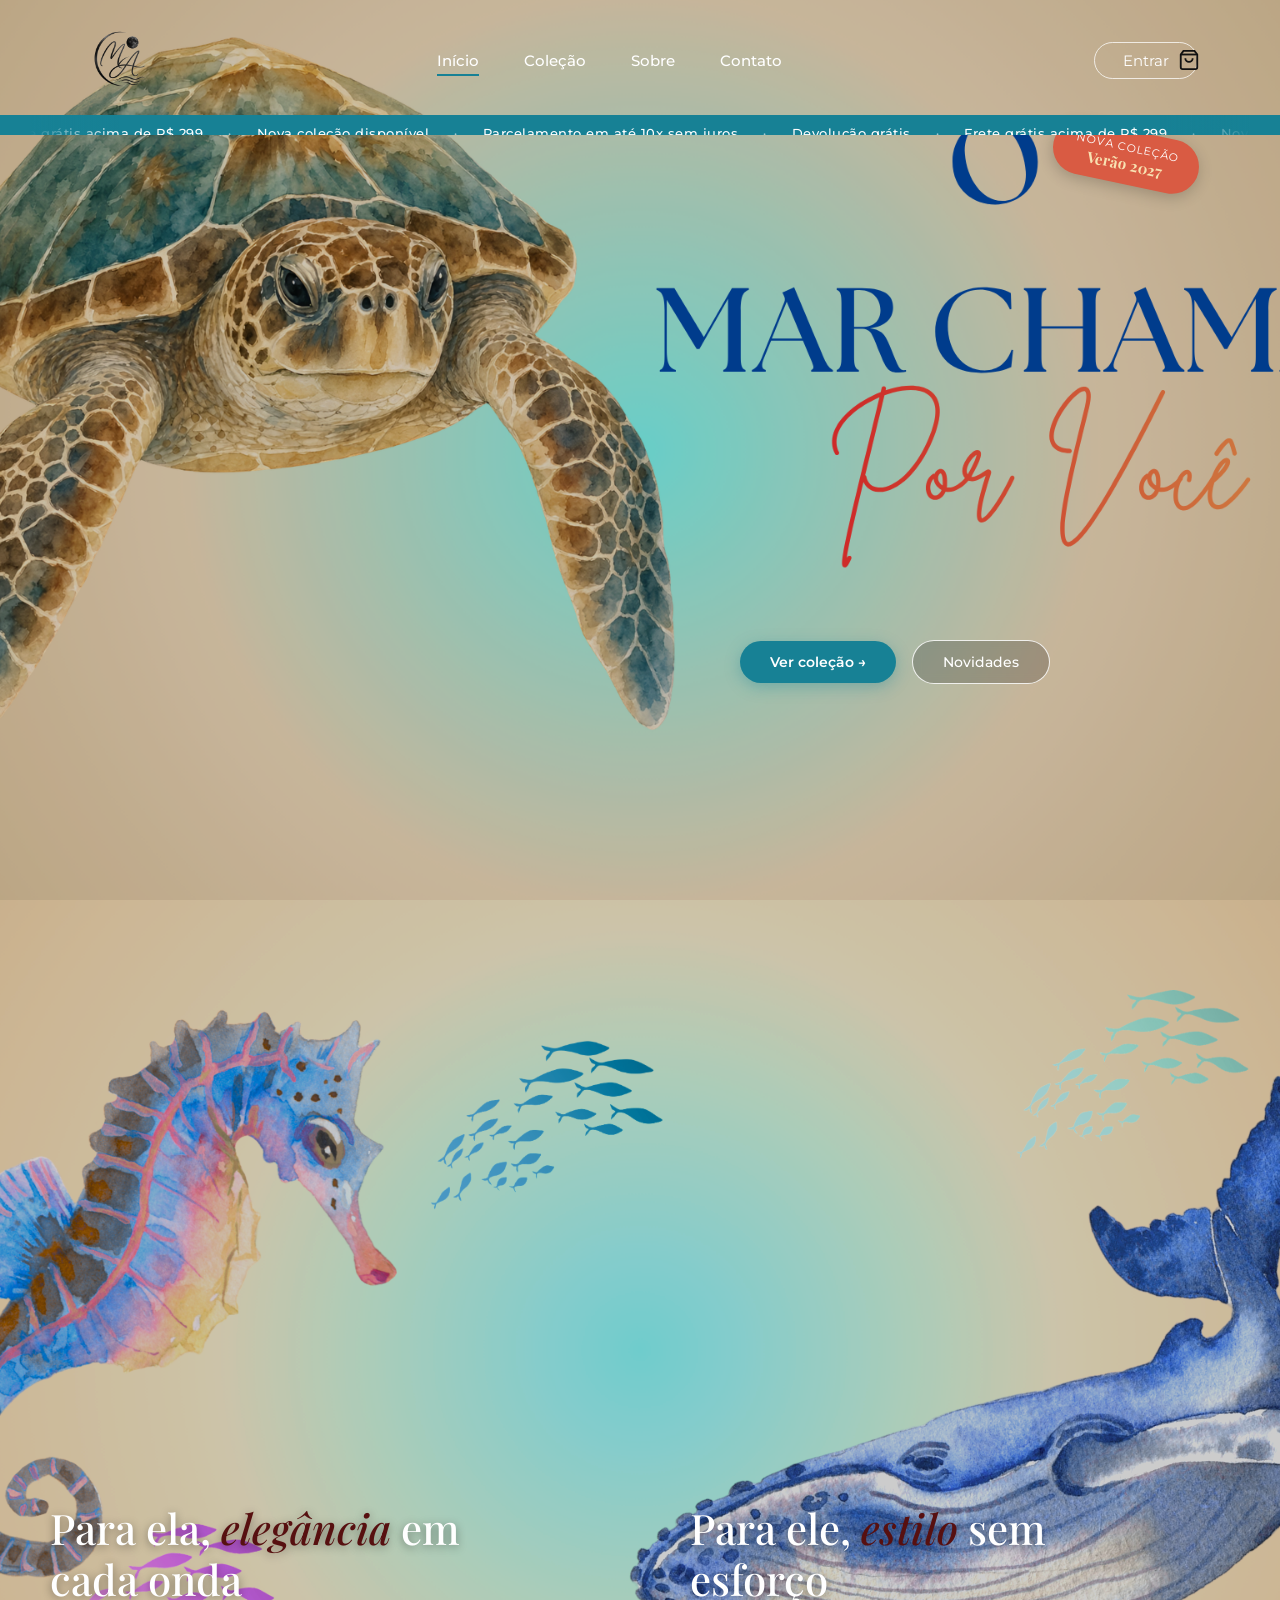
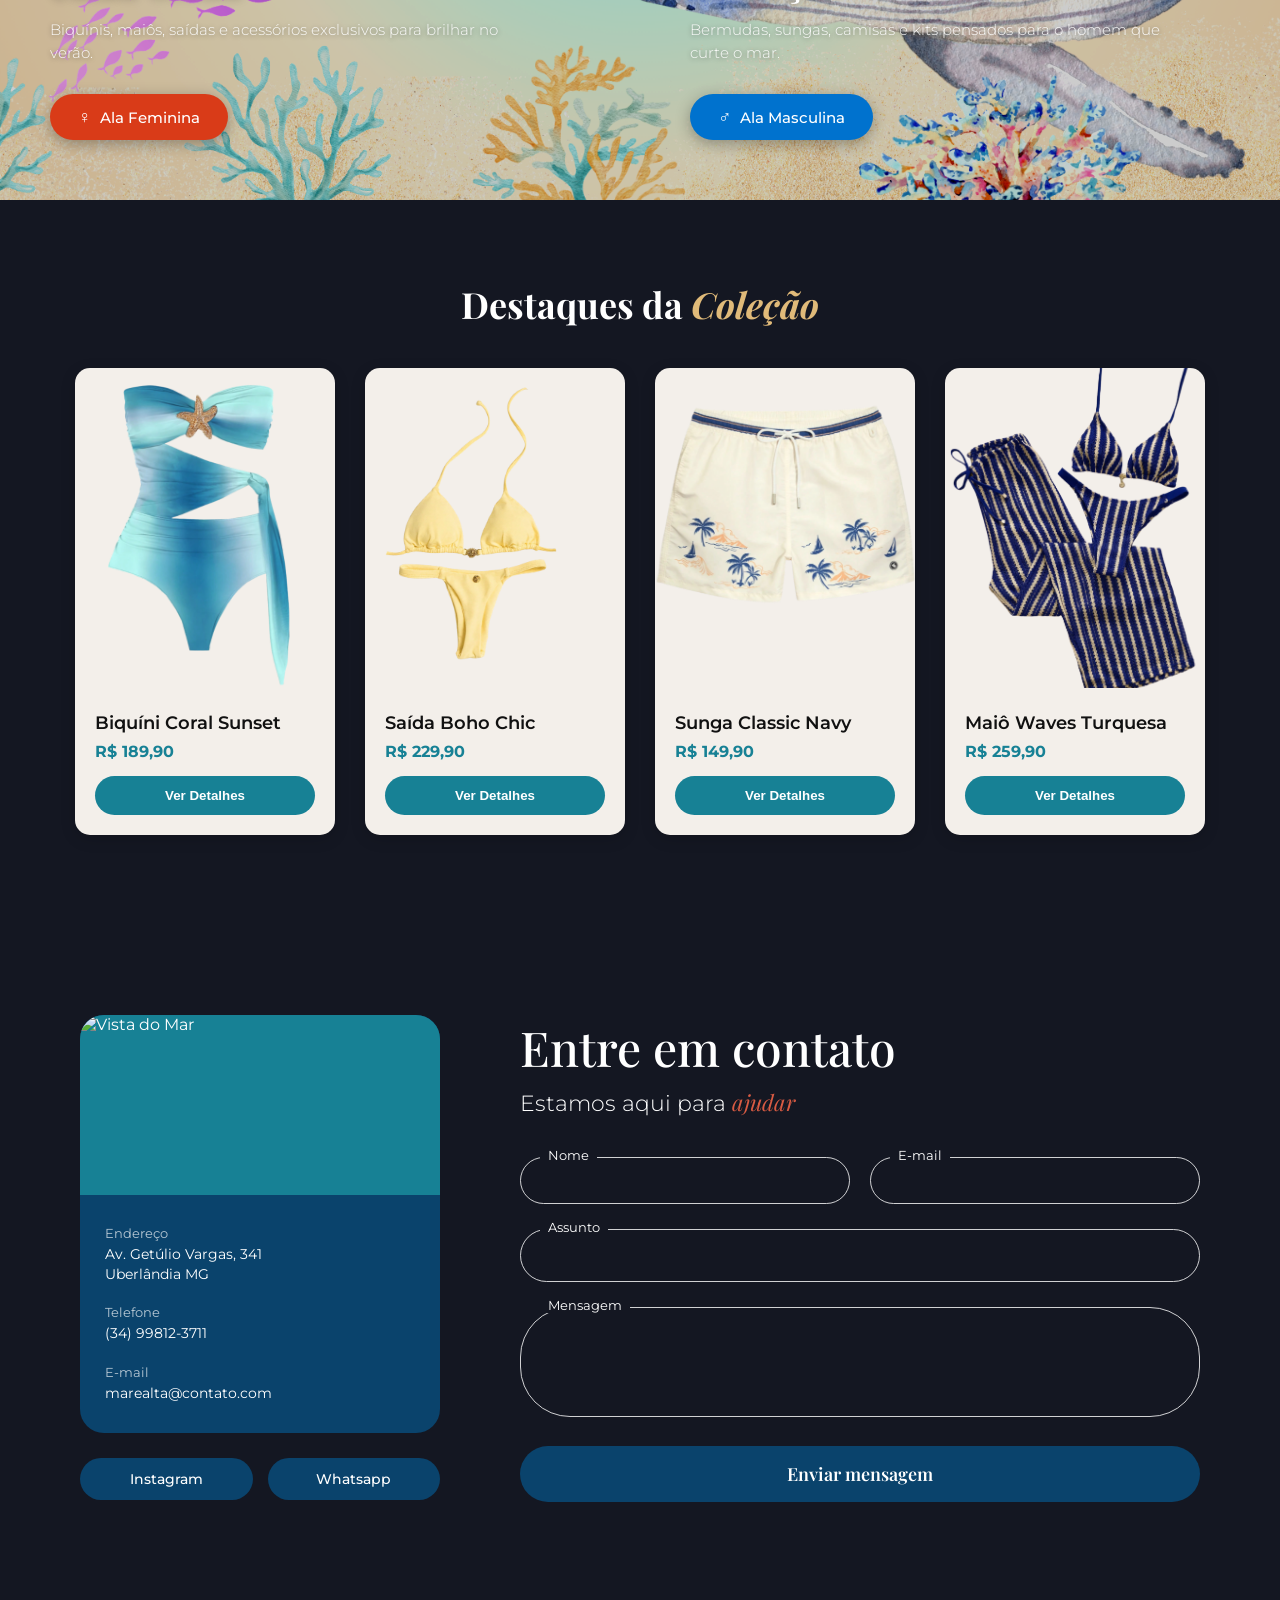
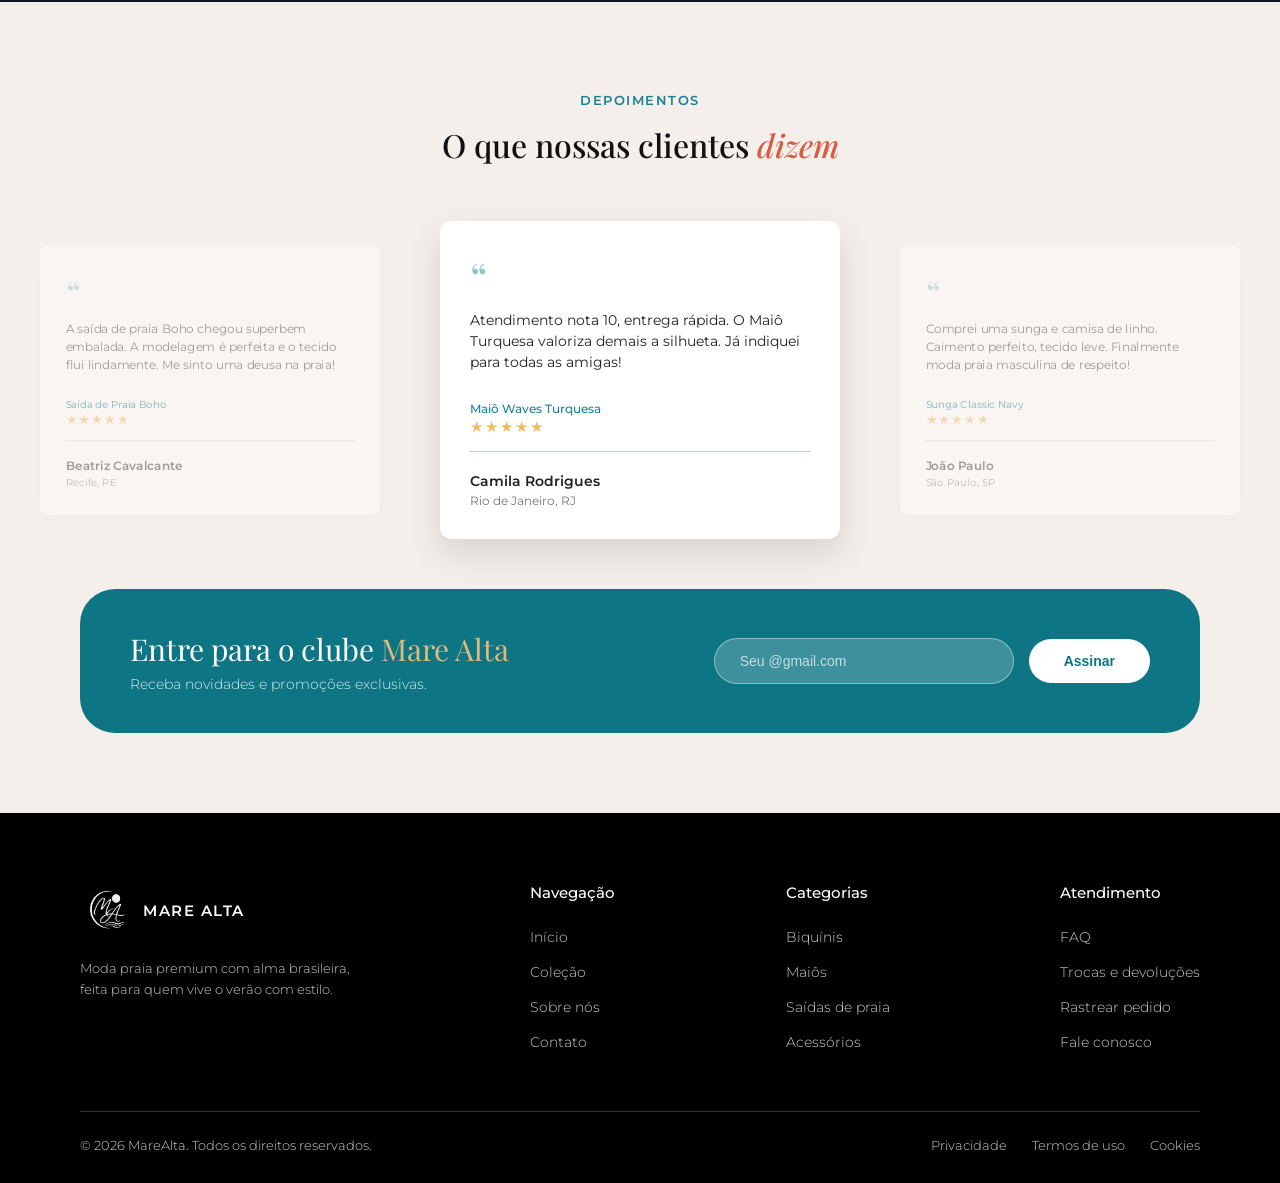
==== commit 3971a43b: "Update index.html olinho" ====
--- a/index.html
+++ b/index.html
@@ -90,21 +90,21 @@
         <div class="barra-anuncios">
             <div class="trilho-anuncios">
                 <div class="grupo-anuncios">
-                    <span>Frete grátis acima de R\$ 299</span><span class="separador">•</span>
+                    <span>Frete grátis acima de R$ 299</span><span class="separador">•</span>
                     <span>Nova coleção disponível</span><span class="separador">•</span>
                     <span>Parcelamento em até 10x sem juros</span><span class="separador">•</span>
                     <span>Devolução grátis</span><span class="separador">•</span>
-                    <span>Frete grátis acima de R\$ 299</span><span class="separador">•</span>
+                    <span>Frete grátis acima de R$ 299</span><span class="separador">•</span>
                     <span>Nova coleção disponível</span><span class="separador">•</span>
                     <span>Parcelamento em até 10x sem juros</span><span class="separador">•</span>
                     <span>Devolução grátis</span><span class="separador">•</span>
                 </div>
                 <div class="grupo-anuncios" aria-hidden="true">
-                    <span>Frete grátis acima de R\$ 299</span><span class="separador">•</span>
+                    <span>Frete grátis acima de R$ 299</span><span class="separador">•</span>
                     <span>Nova coleção disponível</span><span class="separador">•</span>
                     <span>Parcelamento em até 10x sem juros</span><span class="separador">•</span>
                     <span>Devolução grátis</span><span class="separador">•</span>
-                    <span>Frete grátis acima de R\$ 299</span><span class="separador">•</span>
+                    <span>Frete grátis acima de R$ 299</span><span class="separador">•</span>
                     <span>Nova coleção disponível</span><span class="separador">•</span>
                     <span>Parcelamento em até 10x sem juros</span><span class="separador">•</span>
                     <span>Devolução grátis</span><span class="separador">•</span>
@@ -159,7 +159,7 @@
                 <img src="imgs/biqui-1.png" alt="Biquíni Coral Sunset">
                 <div class="info-produto">
                     <h3>Biquíni Coral Sunset</h3>
-                    <p>R\$ 189,90</p>
+                    <p>R$ 189,90</p>
                     <button class="btn-comprar">Ver Detalhes</button>
                 </div>
             </div>
@@ -167,7 +167,7 @@
                 <img src="imgs/biqui-2.png" alt="Saída de Praia Boho">
                 <div class="info-produto">
                     <h3>Saída Boho Chic</h3>
-                    <p>R\$ 229,90</p>
+                    <p>R$ 229,90</p>
                     <button class="btn-comprar">Ver Detalhes</button>
                 </div>
             </div>
@@ -175,7 +175,7 @@
                 <img src="imgs/sunga-1.png" alt="Sunga Classic Navy">
                 <div class="info-produto">
                     <h3>Sunga Classic Navy</h3>
-                    <p>R\$ 149,90</p>
+                    <p>R$ 149,90</p>
                     <button class="btn-comprar">Ver Detalhes</button>
                 </div>
             </div>
@@ -183,7 +183,7 @@
                 <img src="imgs/biqui-3.png" alt="Maiô Waves Turquesa">
                 <div class="info-produto">
                     <h3>Maiô Waves Turquesa</h3>
-                    <p>R\$ 259,90</p>
+                    <p>R$ 259,90</p>
                     <button class="btn-comprar">Ver Detalhes</button>
                 </div>
             </div>
@@ -424,7 +424,7 @@
                         <label for="login-senha">Senha</label>
                         <div class="input-com-icone">
                             <input type="password" id="login-senha" required placeholder="">
-                            <button type="button" class="btn-toggle-senha" onclick="toggleMostrarSenha(this)" aria-label="Mostrar senha">
+                            <button type="button" class="btn-toggle-senha" aria-label="Mostrar senha">
                                 <svg class="icone-olho" viewBox="0 0 24 24" fill="none" stroke="currentColor" stroke-width="2">
                                     <path d="M1 12s4-8 11-8 11 8 11 8-4 8-11 8-11-8-11-8z"></path>
                                     <circle cx="12" cy="12" r="3"></circle>
@@ -470,7 +470,7 @@
                         <label for="cad-senha">Senha</label>
                         <div class="input-com-icone">
                             <input type="password" id="cad-senha" required>
-                            <button type="button" class="btn-toggle-senha" onclick="toggleMostrarSenha(this)" aria-label="Mostrar senha">
+                            <button type="button" class="btn-toggle-senha" aria-label="Mostrar senha">
                                 <svg class="icone-olho" viewBox="0 0 24 24" fill="none" stroke="currentColor" stroke-width="2">
                                     <path d="M1 12s4-8 11-8 11 8 11 8-4 8-11 8-11-8-11-8z"></path>
                                     <circle cx="12" cy="12" r="3"></circle>
@@ -486,7 +486,7 @@
                         <label for="cad-confirmar">Confirmar Senha</label>
                         <div class="input-com-icone">
                             <input type="password" id="cad-confirmar" required>
-                            <button type="button" class="btn-toggle-senha" onclick="toggleMostrarSenha(this)" aria-label="Mostrar senha">
+                            <button type="button" class="btn-toggle-senha" aria-label="Mostrar senha">
                                 <svg class="icone-olho" viewBox="0 0 24 24" fill="none" stroke="currentColor" stroke-width="2">
                                     <path d="M1 12s4-8 11-8 11 8 11 8-4 8-11 8-11-8-11-8z"></path>
                                     <circle cx="12" cy="12" r="3"></circle>
@@ -590,4 +590,4 @@
 
     <script src="JS/script.js"></script>
 </body>
-</html>+</html>
